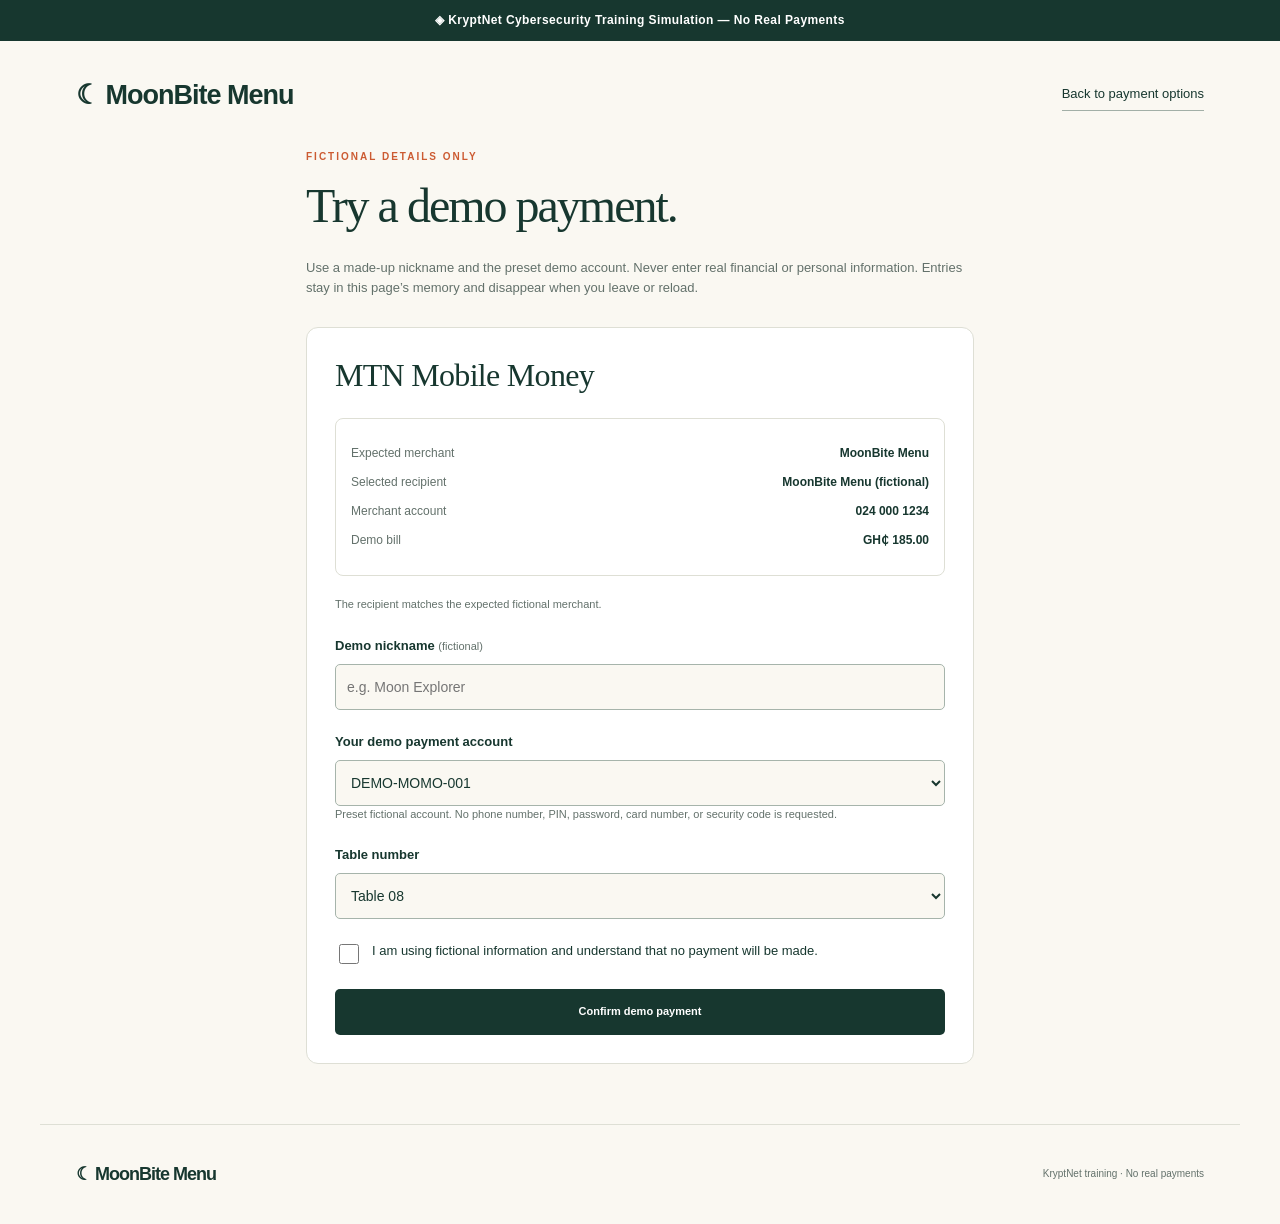
==== checkout.html @ ee59f5ad "Add separate demo checkout page with fictional participant info" ====
<!doctype html>
<html lang="en"><head><meta charset="utf-8"><meta name="viewport" content="width=device-width,initial-scale=1"><meta name="theme-color" content="#142e29"><meta http-equiv="Content-Security-Policy" content="default-src 'self'; img-src 'self'; script-src 'self'; style-src 'self'; connect-src 'none'; object-src 'none'; base-uri 'none'; form-action 'none'"><title>Demo checkout · MoonBite Menu</title><link rel="stylesheet" href="styles.css"><script src="checkout.js" defer></script></head>
<body><div class="training">◈ KryptNet Cybersecurity Training Simulation — No Real Payments</div><header class="wrap"><a class="brand" href="./">☾ MoonBite Menu</a><a class="header-link" href="./">Back to payment options</a></header>
<main class="checkout-page wrap"><p class="eyebrow">FICTIONAL DETAILS ONLY</p><h1 class="checkout-title">Try a demo payment.</h1><p class="muted">Use a made-up nickname and the preset demo account. Never enter real financial or personal information. Entries stay in this page’s memory and disappear when you leave or reload.</p>
<section class="checkout-panel" aria-labelledby="method-title"><h2 id="method-title">Payment method</h2><div class="dialog-details"><p><span>Expected merchant</span><strong>MoonBite Menu</strong></p><p><span>Selected recipient</span><strong id="recipient"></strong></p><p><span>Merchant account</span><strong id="account"></strong></p><p><span>Demo bill</span><strong>GH₵ 185.00</strong></p></div><p id="recipient-notice" class="safe-note"></p>
<form id="demo-form" autocomplete="off"><label for="nickname">Demo nickname <span>(fictional)</span></label><input id="nickname" name="nickname" placeholder="e.g. Moon Explorer" maxlength="40" required autocomplete="off"><label for="demo-account">Your demo payment account</label><select id="demo-account" name="demo-account"><option id="preset-account"></option></select><p class="field-help">Preset fictional account. No phone number, PIN, password, card number, or security code is requested.</p><label for="table">Table number</label><select id="table" name="table"><option>Table 08</option><option>Table 01</option><option>Table 02</option><option>Takeaway demo</option></select><label class="demo-consent"><input type="checkbox" required> I am using fictional information and understand that no payment will be made.</label><button class="primary" type="submit">Confirm demo payment</button></form>
<section id="confirmation" hidden tabindex="-1" aria-labelledby="confirmation-title"><div class="confirmation-icon">✓</div><p class="eyebrow">SIMULATION COMPLETE</p><h2 id="confirmation-title">Demo payment completed.</h2><p id="confirmation-message"></p><p id="confirmation-lesson"></p><p class="safe-note">Actual amount charged: 0. No money was sent. No transaction or account was created.</p><a class="return-link" href="./">Back to payment options ↗</a></section></section></main><footer class="wrap"><span class="brand">☾ MoonBite Menu</span><p>KryptNet training · No real payments</p></footer></body></html>
---- styles.css ----
:root{--ink:#17372f;--cream:#faf8f2;--muted:#63716b;--orange:#cc5b32;--border:#dedfd5}*{box-sizing:border-box}html{scroll-behavior:smooth;scroll-padding-top:25px}body{margin:0;background:var(--cream);color:var(--ink);font-family:Arial,Helvetica,sans-serif;font-size:15px;line-height:1.6}.wrap{max-width:1200px;margin:auto;padding:0 36px}.training{background:var(--ink);color:#fff;text-align:center;font-size:12px;font-weight:700;padding:11px 16px;letter-spacing:.4px}header{display:flex;justify-content:space-between;align-items:center;height:108px}.brand{display:flex;align-items:center;gap:8px;font-size:27px;font-weight:800;letter-spacing:-1px;text-decoration:none;color:var(--ink)}.moon{font-size:45px;line-height:1;color:var(--orange)}.brand-sub{font-size:9px;letter-spacing:3px;align-self:flex-end;margin-bottom:10px}.header-link{font-size:13px;color:var(--ink);text-decoration:none;border-bottom:1px solid #a2afa7;padding:5px 0}.hero{display:grid;grid-template-columns:1fr 1fr;gap:50px;align-items:center;padding:28px 0 65px}.eyebrow{font-size:10px;font-weight:800;letter-spacing:2px;color:var(--orange);margin:0 0 16px}h1,h2,h3,p{margin-top:0}h1{font-family:Georgia,serif;font-size:70px;line-height:1.05;letter-spacing:-3px;font-weight:400;margin-bottom:26px}h1 em{color:var(--orange);font-weight:400}.intro{max-width:400px;color:var(--muted);font-size:15px}.table-tag{display:flex;align-items:center;gap:12px;font-size:11px;margin-top:27px}.table-tag>span:not(.status-dot){color:#aaa}.status-dot{height:7px;width:7px;border-radius:50%;background:#638567}.food-scene{position:relative;min-height:420px;background:#e7e7d9;border-radius:160px 160px 12px 12px;overflow:hidden}.food-scene img{width:100%;display:block}.food-caption{position:absolute;bottom:24px;left:28px}.food-caption span{font-size:8px;letter-spacing:2px;display:block;margin-bottom:5px}.food-caption strong{font-family:Georgia,serif;font-size:24px;line-height:1.15;font-weight:400}.round-label{position:absolute;right:22px;top:30px;border:1px solid var(--ink);border-radius:50%;width:70px;height:70px;display:grid;place-content:center;text-align:center;font-size:9px;line-height:1.5;transform:rotate(12deg)}.checkout{border-top:1px solid var(--border);padding:44px 0 50px}.section-heading{display:flex;align-items:center;justify-content:space-between;gap:20px}.section-heading .eyebrow{margin-bottom:8px}h2{font-family:Georgia,serif;font-size:32px;line-height:1.2;font-weight:400;letter-spacing:-.7px;margin-bottom:12px}.total{text-align:right}.total span{display:block;color:var(--muted);font-size:11px}.total strong{font-size:25px;font-weight:500}.muted{color:var(--muted);font-size:13px}.payment-grid{display:grid;grid-template-columns:repeat(4,1fr);gap:15px;margin-top:28px}.payment-card{background:#fff;border:1px solid var(--border);border-radius:10px;padding:22px 18px;min-width:0}.payment-icon{display:flex;align-items:center;justify-content:center;width:75px;height:39px;border-radius:6px;font-weight:800;font-size:17px;margin-bottom:27px}.mtn{background:#ffcf00;color:#202020}.telecel{background:#e71930;color:#fff;font-size:15px}.zelle{background:#6e21a8;color:#fff}.cards{width:110px;justify-content:space-between;color:#22386f;font-size:18px}.mastercard{color:#e95724;letter-spacing:-10px;font-size:32px;padding-right:9px}.method-type{font-size:8px;letter-spacing:1.6px;color:var(--muted)}h3{font-size:17px;margin:7px 0}.payment-card p{font-size:12px;margin-bottom:4px;overflow-wrap:anywhere}.recipient{font-size:10px;color:var(--muted);display:block;min-height:34px;margin-bottom:18px}button{font:inherit;cursor:pointer}button:focus-visible,a:focus-visible{outline:3px solid #d67431;outline-offset:4px}.payment-card button,.primary{border:0;border-radius:5px;background:var(--ink);color:#fff;padding:12px 11px;width:100%;font-size:11px;font-weight:700;display:flex;justify-content:space-between;align-items:center}.payment-card button:hover,.primary:hover{background:#2a5145}.safe-note{display:flex;gap:10px;color:var(--muted);font-size:11px;margin-top:20px}.learn{background:#eeeee4;border-radius:12px;padding:40px;display:grid;grid-template-columns:1fr 1fr;gap:45px}.learn-intro p:not(.eyebrow){font-size:13px;color:var(--muted)}.comparison{background:var(--cream);border:1px solid var(--border);border-radius:8px;overflow:hidden}.comparison-row{padding:22px}.comparison-row p{font-size:11px;color:var(--muted)}.fraudulent{border-top:1px solid var(--border);background:#faf0e9}.badge{font-size:8px;letter-spacing:1px;font-weight:bold}.good{color:#426d46}.bad{color:#b34f2b}.scenario-link{font-size:11px;color:var(--ink);text-underline-offset:4px}.takeaway{padding:48px 0}.takeaway h2{font-size:25px}.takeaway>div{display:grid;grid-template-columns:repeat(3,1fr);gap:38px}.takeaway p{font-size:12px;color:var(--muted)}.takeaway b{display:block;color:var(--ink);margin:10px 0;font-size:13px}.share{border-top:1px solid var(--border);padding:35px 0;display:flex;align-items:center;justify-content:space-between;gap:20px;flex-wrap:wrap}.share h2{font-size:26px}.share p{font-size:12px;color:var(--muted)}.share a{font-size:13px;color:var(--ink);overflow-wrap:anywhere}.outline{background:transparent;border:1px solid var(--ink);border-radius:5px;color:var(--ink);padding:12px 20px;font-size:12px}#copy-status{width:100%;margin:0}footer{border-top:1px solid var(--border);display:flex;justify-content:space-between;align-items:center;gap:20px;min-height:100px}footer .brand{font-size:18px}footer p,footer>span:last-child{font-size:10px;color:var(--muted);margin:0}dialog{border:1px solid var(--border);border-radius:14px;padding:35px;max-width:490px;width:calc(100% - 30px);max-height:90dvh;color:var(--ink);background:var(--cream)}dialog::backdrop{background:#102c27ba;backdrop-filter:blur(4px)}.close{position:absolute;right:14px;top:8px;border:0;background:transparent;color:var(--ink);font-size:28px}.dialog-details{background:white;border:1px solid var(--border);border-radius:8px;padding:15px;margin-top:23px}.dialog-details p{display:flex;justify-content:space-between;gap:18px;font-size:12px;margin:10px 0}.dialog-details span{color:var(--muted)}.dialog-details strong{text-align:right;max-width:60%;overflow-wrap:anywhere}.warning,.scenario-banner{background:#fff0dc;border:1px solid #d49c5c;padding:15px;border-radius:7px;color:#7d3c16;font-size:12px;margin:20px 0}.primary{display:block;text-align:center;margin-top:22px;padding:14px}.cancel{display:block;border:0;background:transparent;color:var(--ink);font-size:12px;margin:16px auto 0;text-decoration:underline}.confirmation-icon{font-size:35px;margin:15px 0;color:#4f794e}#dialog-content>p{font-size:13px}[hidden]{display:none!important}@media(max-width:950px){h1{font-size:57px}.hero{gap:25px}.food-scene{min-height:350px}.payment-grid{grid-template-columns:repeat(2,1fr)}.learn{gap:25px;padding:28px}}@media(max-width:600px){.wrap{padding:0 20px}.training{font-size:10px}header{height:88px}.brand{font-size:23px}.brand-sub{display:none}.header-link{font-size:11px}.hero{grid-template-columns:1fr;padding:15px 0 35px;gap:30px}h1{font-size:58px}.intro{font-size:14px}.food-scene{min-height:0;max-height:390px;border-radius:140px 140px 12px 12px}.food-scene img{margin-top:-15px}.food-caption{bottom:18px}.round-label{top:25px;right:20px}.checkout{padding:30px 0}h2{font-size:27px}.section-heading{align-items:flex-start}.total strong{font-size:20px;white-space:nowrap}.payment-grid{gap:10px}.payment-card{padding:18px 13px}.payment-card h3{font-size:15px}.payment-card button{font-size:10px}.recipient{min-height:42px}.learn{grid-template-columns:1fr;padding:24px;gap:10px}.takeaway>div{grid-template-columns:1fr;gap:0}.takeaway{padding:30px 0}.share{padding:30px 0}footer{flex-direction:column;align-items:flex-start;gap:8px;padding-top:25px!important;padding-bottom:25px!important}.dialog-details p{font-size:11px}dialog{padding:30px 22px}}@media(prefers-reduced-motion:reduce){html{scroll-behavior:auto}}

.checkout-page{max-width:740px;padding-bottom:60px}.checkout-title{font-size:48px;letter-spacing:-2px}.checkout-panel{padding:28px;background:#fff;border:1px solid var(--border);border-radius:12px;margin-top:28px}.checkout-panel label{display:block;font-weight:700;font-size:13px;margin:22px 0 7px}.checkout-panel label span,.field-help{color:var(--muted);font-size:11px;font-weight:400}.checkout-panel input:not([type=checkbox]),.checkout-panel select{width:100%;min-height:46px;border:1px solid #a6b4ab;border-radius:5px;padding:11px;background:var(--cream);color:var(--ink);font:inherit;font-size:14px}.checkout-panel input:focus-visible,.checkout-panel select:focus-visible{outline:3px solid #d67431;outline-offset:3px}.checkout-panel .demo-consent{display:flex;align-items:flex-start;gap:10px;font-weight:400}.demo-consent input{width:20px;height:20px;flex-shrink:0}.return-link{display:inline-block;margin-top:20px;color:var(--ink)}#confirmation:focus{outline:none}@media(max-width:600px){.checkout-title{font-size:40px}.checkout-panel{padding:20px}}
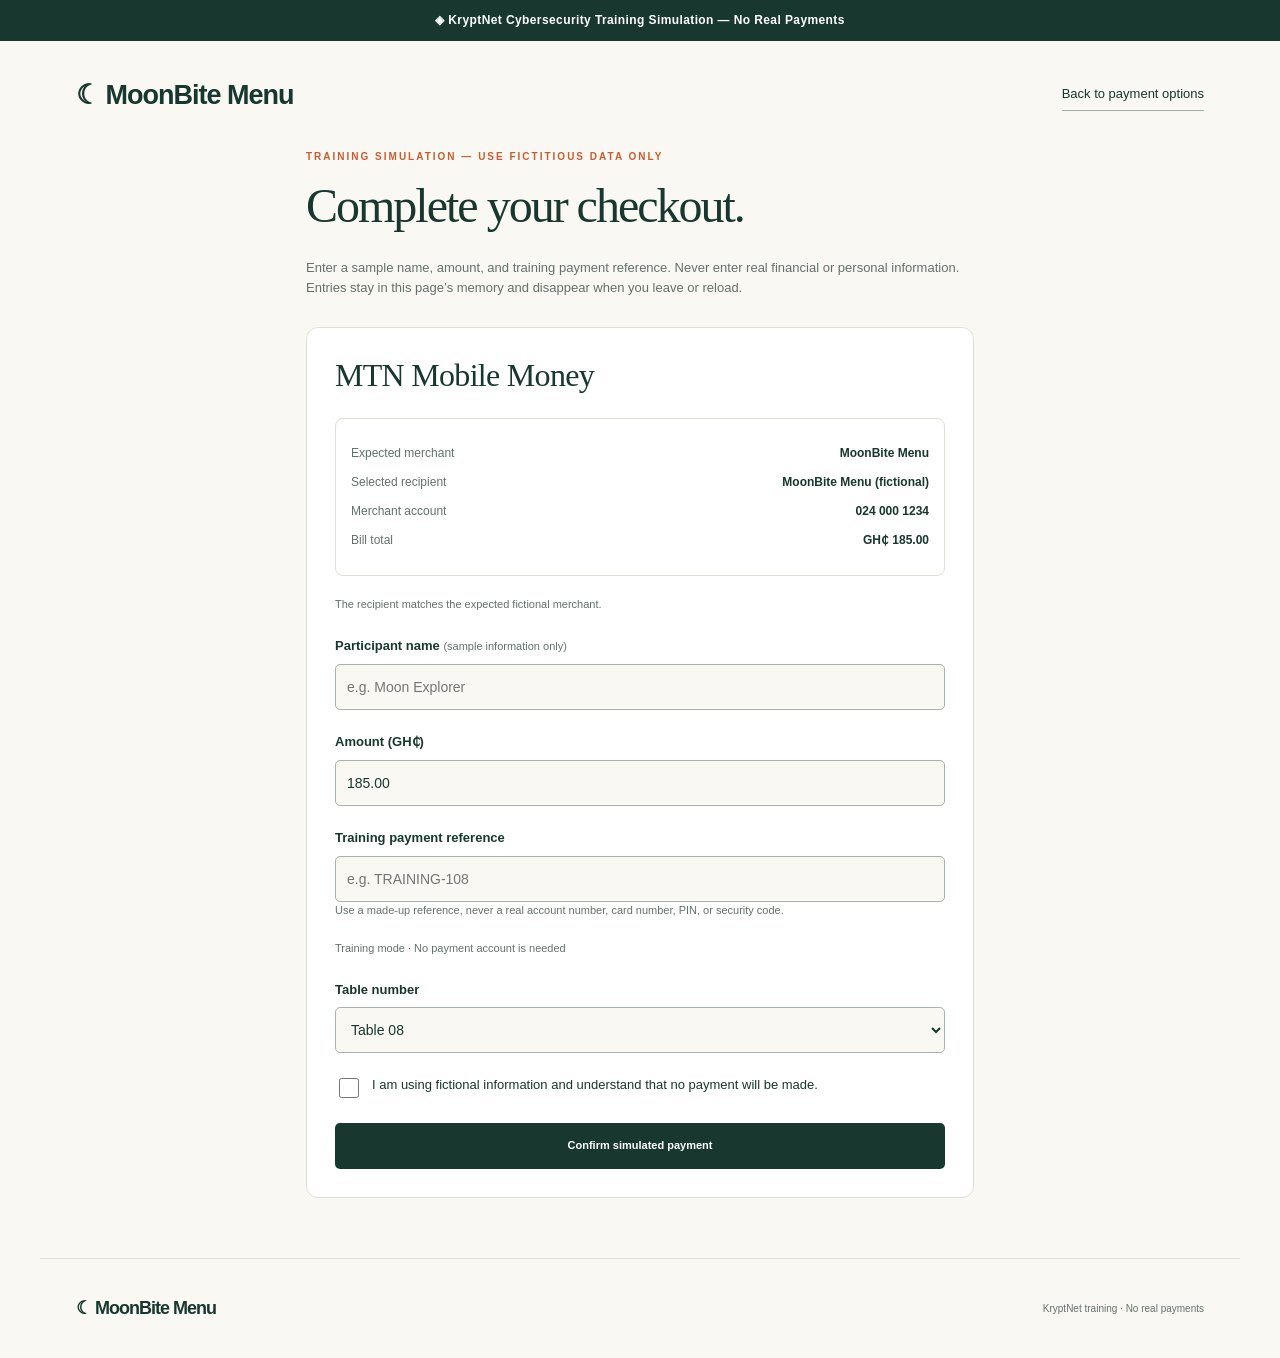
==== commit 7fc0727c: "Add editable sample amount and training reference fields" ====
--- a/checkout.html
+++ b/checkout.html
@@ -1,7 +1,9 @@
 <!doctype html>
-<html lang="en"><head><meta charset="utf-8"><meta name="viewport" content="width=device-width,initial-scale=1"><meta name="theme-color" content="#142e29"><meta http-equiv="Content-Security-Policy" content="default-src 'self'; img-src 'self'; script-src 'self'; style-src 'self'; connect-src 'none'; object-src 'none'; base-uri 'none'; form-action 'none'"><title>Demo checkout · MoonBite Menu</title><link rel="stylesheet" href="styles.css"><script src="checkout.js" defer></script></head>
+<html lang="en"><head><meta charset="utf-8"><meta name="viewport" content="width=device-width,initial-scale=1"><meta name="theme-color" content="#142e29"><meta http-equiv="Content-Security-Policy" content="default-src 'self'; img-src 'self'; script-src 'self'; style-src 'self'; connect-src 'none'; object-src 'none'; base-uri 'none'; form-action 'none'"><title>Checkout · MoonBite Menu</title><link rel="stylesheet" href="styles.css?v=2"><script src="checkout.js?v=3" defer></script></head>
 <body><div class="training">◈ KryptNet Cybersecurity Training Simulation — No Real Payments</div><header class="wrap"><a class="brand" href="./">☾ MoonBite Menu</a><a class="header-link" href="./">Back to payment options</a></header>
-<main class="checkout-page wrap"><p class="eyebrow">FICTIONAL DETAILS ONLY</p><h1 class="checkout-title">Try a demo payment.</h1><p class="muted">Use a made-up nickname and the preset demo account. Never enter real financial or personal information. Entries stay in this page’s memory and disappear when you leave or reload.</p>
-<section class="checkout-panel" aria-labelledby="method-title"><h2 id="method-title">Payment method</h2><div class="dialog-details"><p><span>Expected merchant</span><strong>MoonBite Menu</strong></p><p><span>Selected recipient</span><strong id="recipient"></strong></p><p><span>Merchant account</span><strong id="account"></strong></p><p><span>Demo bill</span><strong>GH₵ 185.00</strong></p></div><p id="recipient-notice" class="safe-note"></p>
-<form id="demo-form" autocomplete="off"><label for="nickname">Demo nickname <span>(fictional)</span></label><input id="nickname" name="nickname" placeholder="e.g. Moon Explorer" maxlength="40" required autocomplete="off"><label for="demo-account">Your demo payment account</label><select id="demo-account" name="demo-account"><option id="preset-account"></option></select><p class="field-help">Preset fictional account. No phone number, PIN, password, card number, or security code is requested.</p><label for="table">Table number</label><select id="table" name="table"><option>Table 08</option><option>Table 01</option><option>Table 02</option><option>Takeaway demo</option></select><label class="demo-consent"><input type="checkbox" required> I am using fictional information and understand that no payment will be made.</label><button class="primary" type="submit">Confirm demo payment</button></form>
-<section id="confirmation" hidden tabindex="-1" aria-labelledby="confirmation-title"><div class="confirmation-icon">✓</div><p class="eyebrow">SIMULATION COMPLETE</p><h2 id="confirmation-title">Demo payment completed.</h2><p id="confirmation-message"></p><p id="confirmation-lesson"></p><p class="safe-note">Actual amount charged: 0. No money was sent. No transaction or account was created.</p><a class="return-link" href="./">Back to payment options ↗</a></section></section></main><footer class="wrap"><span class="brand">☾ MoonBite Menu</span><p>KryptNet training · No real payments</p></footer></body></html>
+<main class="checkout-page wrap"><p class="eyebrow">TRAINING SIMULATION — USE FICTITIOUS DATA ONLY</p><h1 class="checkout-title">Complete your checkout.</h1><p class="muted">Enter a sample name, amount, and training payment reference. Never enter real financial or personal information. Entries stay in this page’s memory and disappear when you leave or reload.</p>
+<section class="checkout-panel" aria-labelledby="method-title"><h2 id="method-title">Payment method</h2><div class="dialog-details"><p><span>Expected merchant</span><strong>MoonBite Menu</strong></p><p><span>Selected recipient</span><strong id="recipient"></strong></p><p><span>Merchant account</span><strong id="account"></strong></p><p><span>Bill total</span><strong>GH₵ 185.00</strong></p></div><p id="recipient-notice" class="safe-note"></p>
+<form id="demo-form" autocomplete="off"><label for="nickname">Participant name <span>(sample information only)</span></label><input id="nickname" name="nickname" placeholder="e.g. Moon Explorer" maxlength="40" required autocomplete="off"><label for="amount">Amount (GH₵)</label><input id="amount" name="amount" type="number" min="0.01" max="99999.99" step="0.01" value="185.00" required inputmode="decimal"><label for="reference">Training payment reference</label><input id="reference" name="reference" placeholder="e.g. TRAINING-108" maxlength="40" required autocomplete="off"><p class="field-help">Use a made-up reference, never a real account number, card number, PIN, or security code.</p><p id="preset-account" class="safe-note"></p><label for="table">Table number</label><select id="table" name="table"><option>Table 08</option><option>Table 01</option><option>Table 02</option><option>Takeaway</option></select><label class="demo-consent"><input type="checkbox" required> I am using fictional information and understand that no payment will be made.</label><button class="primary" type="submit">Confirm simulated payment</button></form>
+<section id="confirmation" hidden tabindex="-1" aria-labelledby="confirmation-title"><div class="confirmation-icon">✓</div><p class="eyebrow">SIMULATION COMPLETE</p><h2 id="confirmation-title">Payment simulation completed.</h2><p id="confirmation-message"></p><p id="confirmation-lesson"></p><p class="safe-note">Actual amount charged: 0. No money was sent. No transaction or account was created.</p><a class="return-link" href="./">Back to payment options ↗</a></section></section></main><footer class="wrap"><span class="brand">☾ MoonBite Menu</span><p>KryptNet training · No real payments</p></footer></body></html>
+
+
